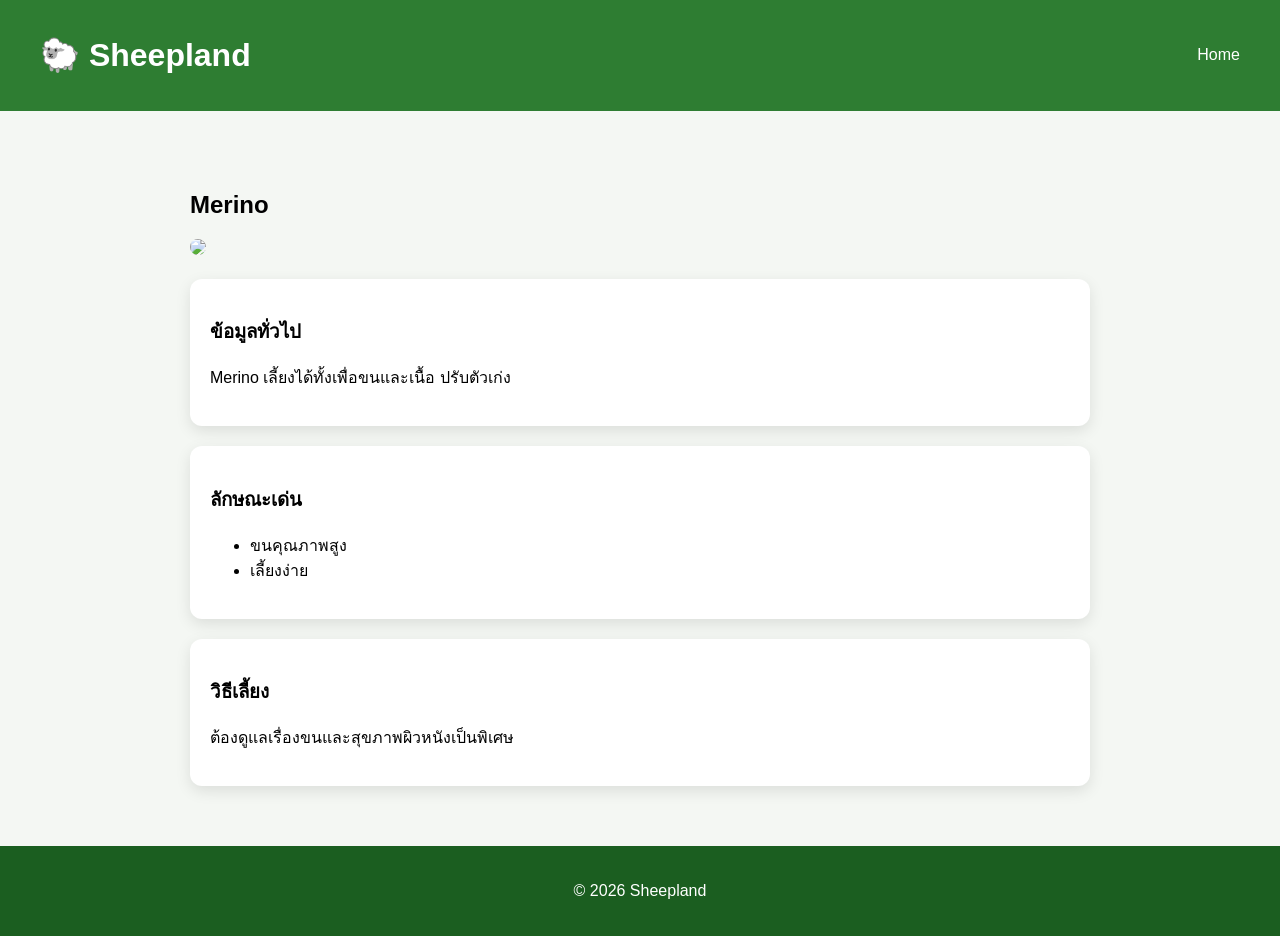
==== merino.html @ 26e17f70 "first commit" ====
<!DOCTYPE html>
<html lang="th">
<head>
    <meta charset="UTF-8">
    <title>Merino - Sheepland</title>
    <link rel="stylesheet" href="sheep.css">
</head>
<body>

<header>
    <h1>🐑 Sheepland</h1>
    <nav>
        <a href="index.html">Home</a>
    </nav>
</header>

<section class="detail">
    <h2>Merino</h2>
    <img src="images/merino.jpg" class="detail-img">

    <div class="detail-card">
        <h3>ข้อมูลทั่วไป</h3>
        <p>Merino เลี้ยงได้ทั้งเพื่อขนและเนื้อ ปรับตัวเก่ง</p>
    </div>

    <div class="detail-card">
        <h3>ลักษณะเด่น</h3>
        <ul>
            <li>ขนคุณภาพสูง</li>
            <li>เลี้ยงง่าย</li>
        </ul>
    </div>

    <div class="detail-card">
        <h3>วิธีเลี้ยง</h3>
        <p>ต้องดูแลเรื่องขนและสุขภาพผิวหนังเป็นพิเศษ</p>
    </div>
</section>

<footer>
    <p>© 2026 Sheepland</p>
</footer>

</body>
</html>
---- sheep.css ----
body {
    margin: 0;
    font-family: Arial, sans-serif;
    background: #f4f7f3;
}

header {
    background: #2e7d32;
    color: white;
    padding: 15px 40px;
    display: flex;
    justify-content: space-between;
    align-items: center;
}

nav a {
    color: white;
    margin-left: 20px;
    text-decoration: none;
}

nav a:hover {
    text-decoration: underline;
}

.hero {
    text-align: center;
    padding: 80px 20px;
    background: linear-gradient(to right, #81c784, #66bb6a);
    color: white;
}

.note {
    margin-top: 10px;
    font-size: 14px;
    color: #ffe;
}

.breeds {
    padding: 60px 20px;
    text-align: center;
}

.card-container {
    display: flex;
    justify-content: center;
    gap: 30px;
    flex-wrap: wrap;
}

.card {
    background: white;
    width: 280px;
    border-radius: 12px;
    box-shadow: 0 8px 20px rgba(0,0,0,0.1);
    overflow: hidden;
    transition: 0.3s;
}

.card:hover {
    transform: translateY(-8px);
}

.card img {
    width: 100%;
    height: 200px;
    object-fit: cover;
}

.card h3 {
    margin: 15px 0 5px;
}

.card p {
    padding: 0 15px;
}

.btn {
    display: inline-block;
    margin: 15px;
    padding: 8px 15px;
    background: #2e7d32;
    color: white;
    text-decoration: none;
    border-radius: 6px;
}

.btn:hover {
    background: #1b5e20;
}

.visit, .contact {
    padding: 50px 20px;
    text-align: center;
}

form {
    max-width: 400px;
    margin: auto;
    display: flex;
    flex-direction: column;
}

form input, form textarea {
    margin: 10px 0;
    padding: 10px;
}

button {
    padding: 10px;
    background: #2e7d32;
    color: white;
    border: none;
}

button:hover {
    background: #1b5e20;
}

footer {
    background: #1b5e20;
    color: white;
    text-align: center;
    padding: 20px;
}

/* Detail Page */
.detail {
    max-width: 900px;
    margin: 40px auto;
    padding: 20px;
}

.detail-img {
    width: 100%;
    border-radius: 12px;
}

.detail-card {
    background: white;
    padding: 20px;
    margin-top: 20px;
    border-radius: 12px;
    box-shadow: 0 5px 15px rgba(0,0,0,0.1);
}

/* Responsive */
@media (max-width: 768px) {
    .card-container {
        flex-direction: column;
        align-items: center;
    }
}
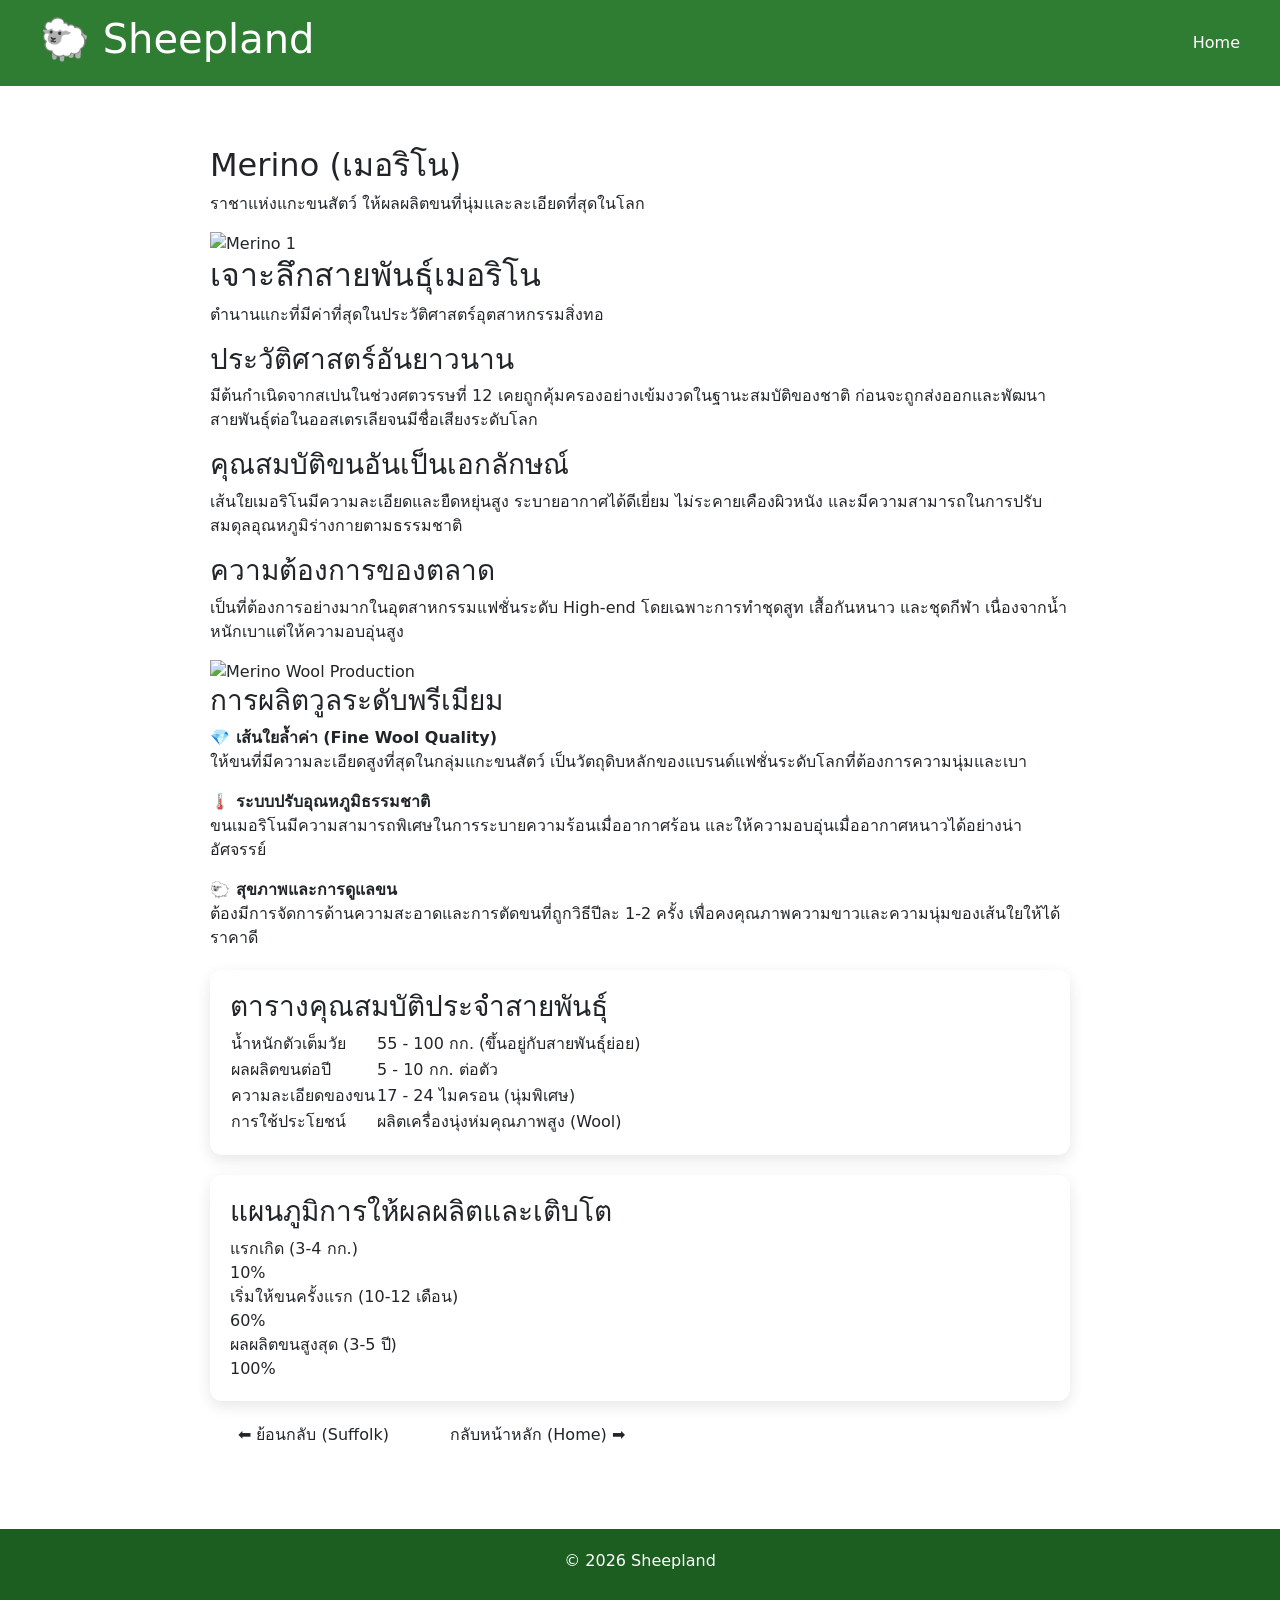
==== commit df18484f: "1" ====
--- a/merino.html
+++ b/merino.html
@@ -4,42 +4,125 @@
     <meta charset="UTF-8">
     <title>Merino - Sheepland</title>
     <link rel="stylesheet" href="sheep.css">
+    <link href="https://cdn.jsdelivr.net/npm/bootstrap@5.3.0/dist/css/bootstrap.min.css" rel="stylesheet">
 </head>
 <body>
 
 <header>
     <h1>🐑 Sheepland</h1>
     <nav>
-        <a href="index.html">Home</a>
+        <a href="sheep.html">Home</a>
     </nav>
 </header>
 
 <section class="detail">
-    <h2>Merino</h2>
-    <img src="images/merino.jpg" class="detail-img">
+    <h2>Merino (เมอริโน)</h2>
+    <p>ราชาแห่งแกะขนสัตว์ ให้ผลผลิตขนที่นุ่มและละเอียดที่สุดในโลก</p>
+
+    <div id="carouselExampleIndicators" class="carousel slide carousel-fade" data-bs-ride="carousel">
+        <div class="carousel-indicators">
+            <button type="button" data-bs-target="#carouselExampleIndicators" data-bs-slide-to="0" class="active"></button>
+            <button type="button" data-bs-target="#carouselExampleIndicators" data-bs-slide-to="1"></button>
+            <button type="button" data-bs-target="#carouselExampleIndicators" data-bs-slide-to="2"></button>
+            <button type="button" data-bs-target="#carouselExampleIndicators" data-bs-slide-to="3"></button>
+        </div>
+        <div class="carousel-inner">
+    <div class="carousel-item active" data-bs-interval="3000">
+        <img src="https://images.unsplash.com/photo-1601625228883-b46d0ab744f3?w=600&auto=format&fit=crop&q=60&ixlib=rb-4.1.0&ixid=M3wxMjA3fDB8MHxzZWFyY2h8M3x8TWVyaW5vfGVufDB8fDB8fHww" class="d-block w-100" alt="Merino 1">
+    </div>
+    <div class="carousel-item" data-bs-interval="3000">
+        <img src="https://images.unsplash.com/photo-1676600869821-6c1623a4fbfd?w=600&auto=format&fit=crop&q=60&ixlib=rb-4.1.0&ixid=M3wxMjA3fDB8MHxzZWFyY2h8NHx8TWVyaW5vfGVufDB8fDB8fHww" class="d-block w-100" alt="Merino 2">
+    </div>
+    <div class="carousel-item" data-bs-interval="3000">
+        <img src="https://images.unsplash.com/photo-1528728376106-25b06e441249?w=600&auto=format&fit=crop&q=60&ixlib=rb-4.1.0&ixid=M3wxMjA3fDB8MHxwaG90by1yZWxhdGVkfDV8fHxlbnwwfHx8fHw%3D" class="d-block w-100" alt="Merino 3">
+    </div>
+    <div class="carousel-item" data-bs-interval="3000">
+        <img src="https://media.istockphoto.com/id/1290907260/photo/flock-of-sheep.webp?a=1&b=1&s=612x612&w=0&k=20&c=BNYJRRfcwifk4gpKjSdWb69D6kvDhyTEHBNrTQX1ZBs=" class="d-block w-100" alt="Merino 4">
+    </div>
+</div>
+    </div>
+
+    <div class="bg-gray">
+        <div class="solution">
+            <div class="solution-header">
+                <h2>เจาะลึกสายพันธุ์เมอริโน</h2>
+                <p>ตำนานแกะที่มีค่าที่สุดในประวัติศาสตร์อุตสาหกรรมสิ่งทอ</p>
+            </div>
+            <div class="solution-content">
+                <div class="item">
+                    <h3>ประวัติศาสตร์อันยาวนาน</h3>
+                    <p>มีต้นกำเนิดจากสเปนในช่วงศตวรรษที่ 12 เคยถูกคุ้มครองอย่างเข้มงวดในฐานะสมบัติของชาติ ก่อนจะถูกส่งออกและพัฒนาสายพันธุ์ต่อในออสเตรเลียจนมีชื่อเสียงระดับโลก</p>
+                </div>
+                <div class="item">
+                    <h3>คุณสมบัติขนอันเป็นเอกลักษณ์</h3>
+                    <p>เส้นใยเมอริโนมีความละเอียดและยืดหยุ่นสูง ระบายอากาศได้ดีเยี่ยม ไม่ระคายเคืองผิวหนัง และมีความสามารถในการปรับสมดุลอุณหภูมิร่างกายตามธรรมชาติ</p>
+                </div>
+                <div class="item">
+                    <h3>ความต้องการของตลาด</h3>
+                    <p>เป็นที่ต้องการอย่างมากในอุตสาหกรรมแฟชั่นระดับ High-end โดยเฉพาะการทำชุดสูท เสื้อกันหนาว และชุดกีฬา เนื่องจากน้ำหนักเบาแต่ให้ความอบอุ่นสูง</p>
+                </div>
+            </div>
+        </div>
+    </div>
+
+    <div class="feature-section">
+    <div class="feature-image">
+        <!-- ต้องการให้รูปภาพอยู่ด้านซ้าย -->
+        <img src="https://encrypted-tbn0.gstatic.com/images?q=tbn:ANd9GcR4pvIwyPoy89-4wCXWT-sROTwMcF_XSElARCiQ7ydOcby8Mfh0UdbxYr_2AVQxw8fn1ZLaRWyORicGprtOJ_wbJqy6xFGD923pwq_webs&s=10" alt="Merino Wool Production">
+    </div>
+    <div class="feature-text">
+        <!-- ต้องการให้เนื้อหาอยู่ด้านขวา -->
+        <h3>การผลิตวูลระดับพรีเมียม</h3>
+        <div class="feature-item">
+            <strong>💎 เส้นใยล้ำค่า (Fine Wool Quality)</strong>
+            <p>ให้ขนที่มีความละเอียดสูงที่สุดในกลุ่มแกะขนสัตว์ เป็นวัตถุดิบหลักของแบรนด์แฟชั่นระดับโลกที่ต้องการความนุ่มและเบา</p>
+        </div>
+        <div class="feature-item">
+            <strong>🌡️ ระบบปรับอุณหภูมิธรรมชาติ</strong>
+            <p>ขนเมอริโนมีความสามารถพิเศษในการระบายความร้อนเมื่ออากาศร้อน และให้ความอบอุ่นเมื่ออากาศหนาวได้อย่างน่าอัศจรรย์</p>
+        </div>
+        <div class="feature-item">
+            <strong>🐑 สุขภาพและการดูแลขน</strong>
+            <p>ต้องมีการจัดการด้านความสะอาดและการตัดขนที่ถูกวิธีปีละ 1-2 ครั้ง เพื่อคงคุณภาพความขาวและความนุ่มของเส้นใยให้ได้ราคาดี</p>
+        </div>
+    </div>
+</div>
 
     <div class="detail-card">
-        <h3>ข้อมูลทั่วไป</h3>
-        <p>Merino เลี้ยงได้ทั้งเพื่อขนและเนื้อ ปรับตัวเก่ง</p>
+        <h3>ตารางคุณสมบัติประจำสายพันธุ์</h3>
+        <table class="comparison-table">
+            <tr><td>น้ำหนักตัวเต็มวัย</td><td>55 - 100 กก. (ขึ้นอยู่กับสายพันธุ์ย่อย)</td></tr>
+            <tr><td>ผลผลิตขนต่อปี</td><td>5 - 10 กก. ต่อตัว</td></tr>
+            <tr><td>ความละเอียดของขน</td><td>17 - 24 ไมครอน (นุ่มพิเศษ)</td></tr>
+            <tr><td>การใช้ประโยชน์</td><td>ผลิตเครื่องนุ่งห่มคุณภาพสูง (Wool)</td></tr>
+        </table>
     </div>
 
     <div class="detail-card">
-        <h3>ลักษณะเด่น</h3>
-        <ul>
-            <li>ขนคุณภาพสูง</li>
-            <li>เลี้ยงง่าย</li>
-        </ul>
+        <h3>แผนภูมิการให้ผลผลิตและเติบโต</h3>
+        <div class="growth-item">
+            <span>แรกเกิด (3-4 กก.)</span>
+            <div class="growth-bar"><div class="growth-fill" style="width: 10%;">10%</div></div>
+        </div>
+        <div class="growth-item">
+            <span>เริ่มให้ขนครั้งแรก (10-12 เดือน)</span>
+            <div class="growth-bar"><div class="growth-fill" style="width: 60%;">60%</div></div>
+        </div>
+        <div class="growth-item">
+            <span>ผลผลิตขนสูงสุด (3-5 ปี)</span>
+            <div class="growth-bar"><div class="growth-fill" style="width: 100%;">100%</div></div>
+        </div>
     </div>
 
-    <div class="detail-card">
-        <h3>วิธีเลี้ยง</h3>
-        <p>ต้องดูแลเรื่องขนและสุขภาพผิวหนังเป็นพิเศษ</p>
+
+    <div class="nav-buttons">
+        <a href="suffolk.html" class="btn">⬅ ย้อนกลับ (Suffolk)</a>
+        <a href="sheep.html" class="btn">กลับหน้าหลัก (Home) ➡</a>
     </div>
 </section>
 
-<footer>
-    <p>© 2026 Sheepland</p>
-</footer>
+<footer><p>© 2026 Sheepland</p></footer>
 
+<script src="https://cdn.jsdelivr.net/npm/bootstrap@5.3.0/dist/js/bootstrap.bundle.min.js"></script>
 </body>
 </html>
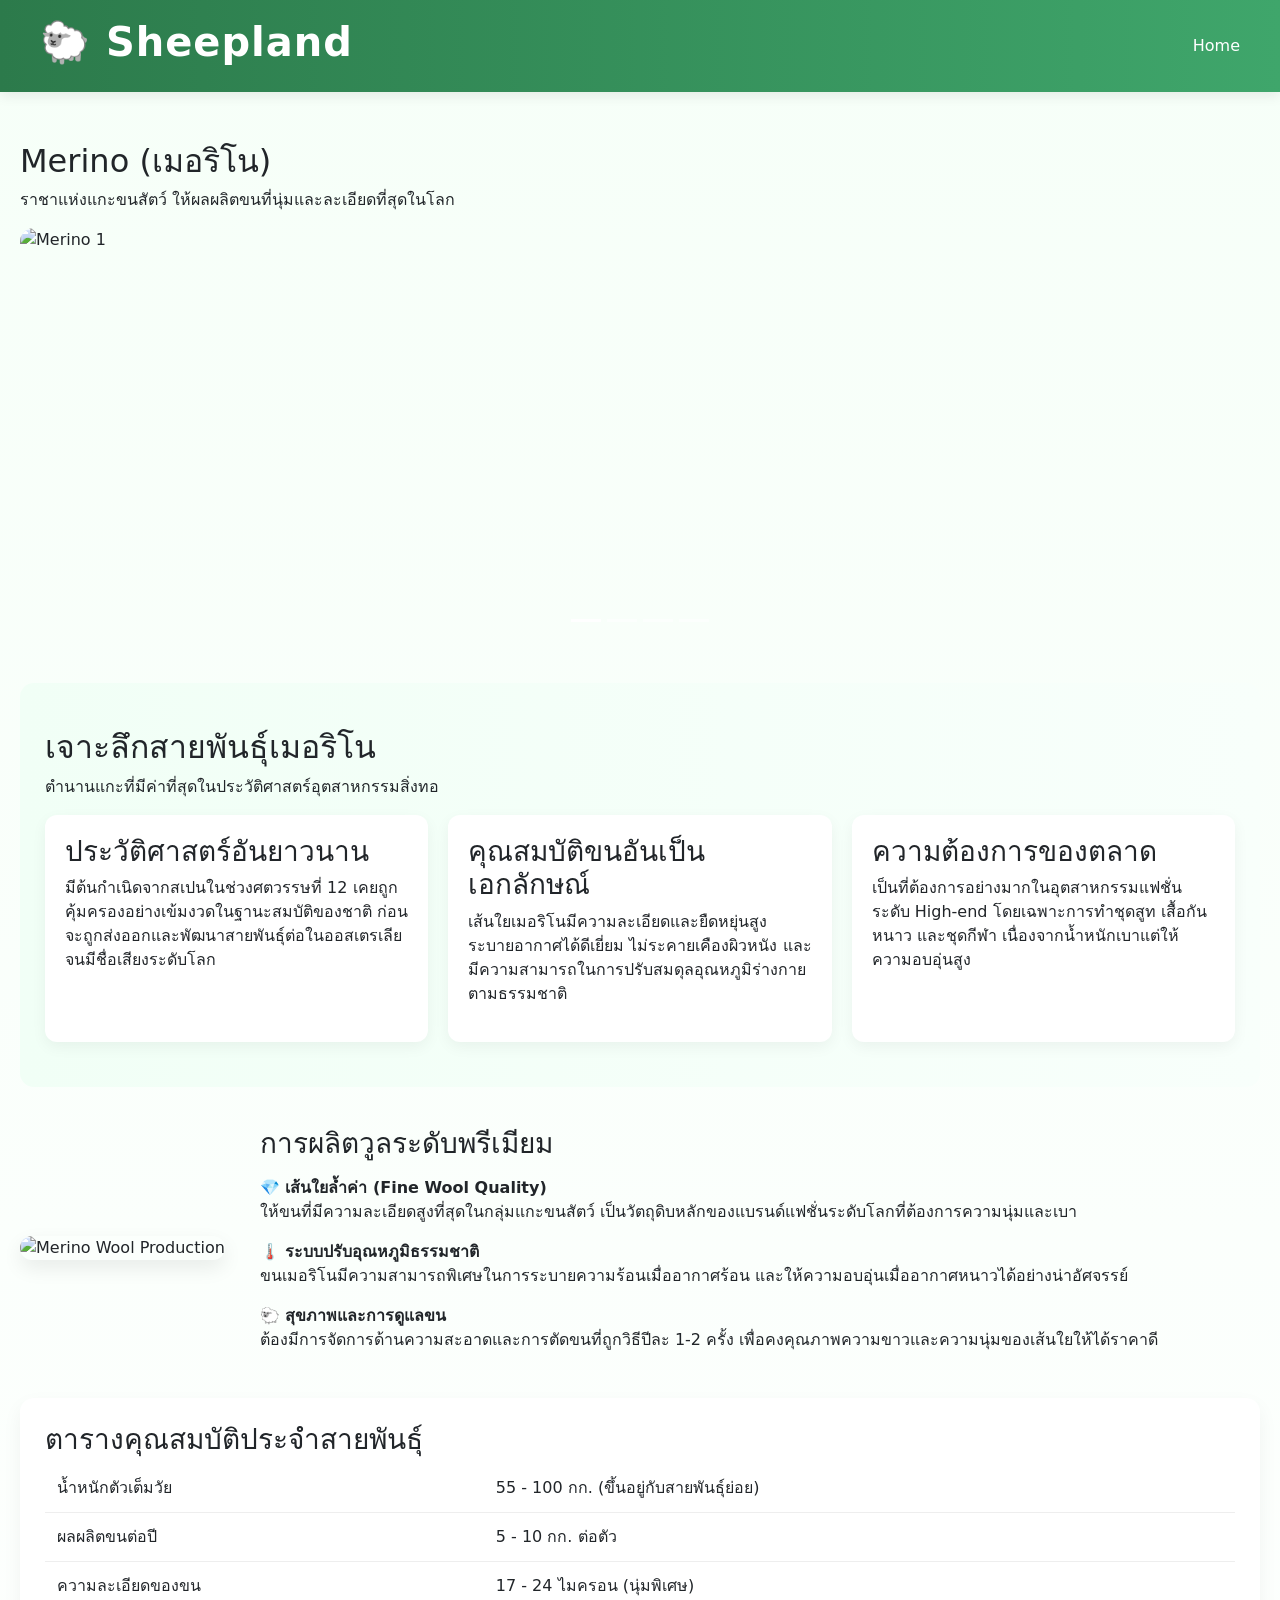
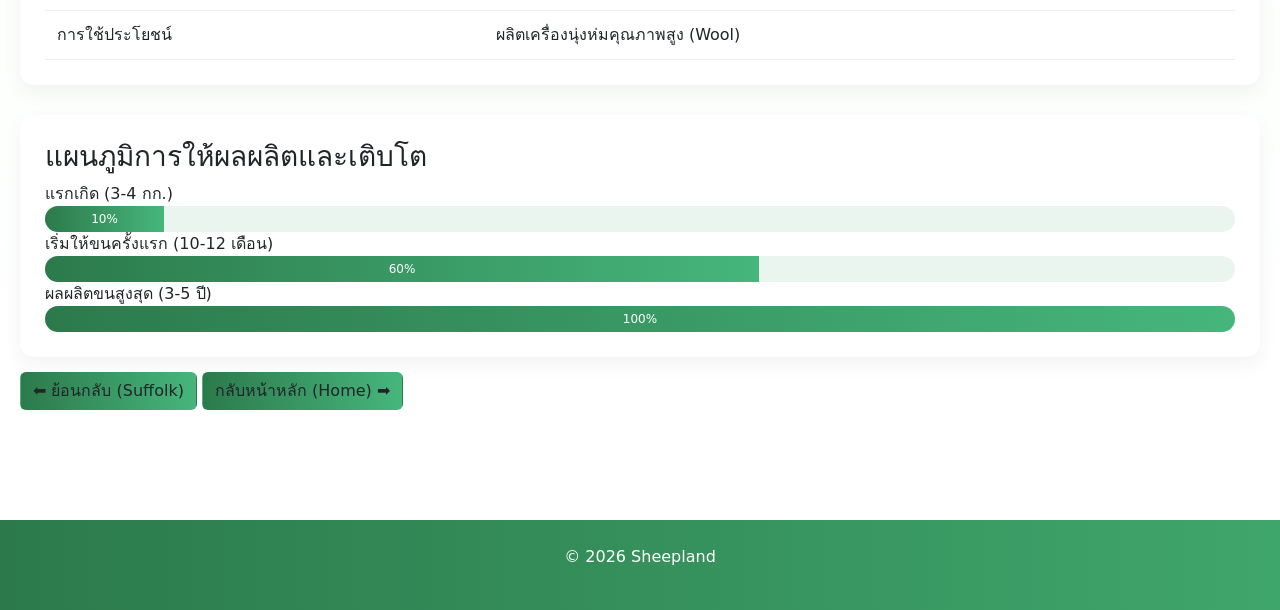
==== commit ed7c68b3: "rename file" ====
--- a/merino.html
+++ b/merino.html
@@ -11,7 +11,7 @@
 <header>
     <h1>🐑 Sheepland</h1>
     <nav>
-        <a href="sheep.html">Home</a>
+        <a href="index.html">Home</a>
     </nav>
 </header>
 
--- a/sheep.css
+++ b/sheep.css
@@ -1,43 +1,81 @@
+/* =======================
+   Google Font
+======================= */
+@import url('https://fonts.googleapis.com/css2?family=Kanit:wght@300;400;500;600&display=swap');
+
+* {
+    margin: 0;
+    padding: 0;
+    box-sizing: border-box;
+}
+
 body {
-    margin: 0;
-    font-family: Arial, sans-serif;
-    background: #f4f7f3;
-}
-
+    font-family: "Kanit", sans-serif;
+    background: linear-gradient(to bottom, #f6fff8, #ffffff);
+    color: #2f2f2f;
+}
+
+/* =======================
+   Header
+======================= */
 header {
-    background: #2e7d32;
-    color: white;
-    padding: 15px 40px;
+    background: linear-gradient(90deg, #2c7a4b, #3fa66b);
+    color: white;
+    padding: 18px 40px;
     display: flex;
     justify-content: space-between;
     align-items: center;
+    box-shadow: 0 4px 12px rgba(0,0,0,0.08);
+}
+
+header h1 {
+    font-weight: 600;
+    letter-spacing: 1px;
 }
 
 nav a {
     color: white;
+    text-decoration: none;
     margin-left: 20px;
-    text-decoration: none;
+    font-weight: 500;
+    transition: 0.2s;
 }
 
 nav a:hover {
-    text-decoration: underline;
-}
-
+    opacity: 0.8;
+}
+
+/* =======================
+   Hero
+======================= */
 .hero {
     text-align: center;
-    padding: 80px 20px;
-    background: linear-gradient(to right, #81c784, #66bb6a);
-    color: white;
+    padding: 50px 20px;
+}
+
+.hero-image {
+    width: 100%;
+    max-height: 420px;
+    object-fit: cover;
+    border-radius: 14px;
+    box-shadow: 0 8px 25px rgba(0,0,0,0.12);
+}
+
+.hero h2 {
+    margin-top: 20px;
+    font-weight: 600;
 }
 
 .note {
     margin-top: 10px;
-    font-size: 14px;
-    color: #ffe;
-}
-
+    color: #888;
+}
+
+/* =======================
+   Cards
+======================= */
 .breeds {
-    padding: 60px 20px;
+    padding: 50px 20px;
     text-align: center;
 }
 
@@ -46,108 +84,223 @@
     justify-content: center;
     gap: 30px;
     flex-wrap: wrap;
+    margin-top: 25px;
 }
 
 .card {
     background: white;
+    border-radius: 16px;
     width: 280px;
-    border-radius: 12px;
-    box-shadow: 0 8px 20px rgba(0,0,0,0.1);
+    box-shadow: 0 10px 25px rgba(0,0,0,0.08);
+    transition: 0.3s;
     overflow: hidden;
-    transition: 0.3s;
 }
 
 .card:hover {
     transform: translateY(-8px);
+    box-shadow: 0 15px 35px rgba(0,0,0,0.12);
 }
 
 .card img {
     width: 100%;
-    height: 200px;
+    height: 210px;
     object-fit: cover;
 }
 
 .card h3 {
-    margin: 15px 0 5px;
+    margin-top: 15px;
 }
 
 .card p {
     padding: 0 15px;
 }
 
+/* =======================
+   Buttons
+======================= */
 .btn {
     display: inline-block;
-    margin: 15px;
-    padding: 8px 15px;
-    background: #2e7d32;
+    margin: 15px 0 20px;
+    padding: 9px 18px;
+    background: linear-gradient(90deg, #2c7a4b, #46b67c);
     color: white;
     text-decoration: none;
-    border-radius: 6px;
+    border-radius: 30px;
+    font-size: 14px;
+    transition: 0.2s;
 }
 
 .btn:hover {
-    background: #1b5e20;
-}
-
+    transform: scale(1.05);
+}
+
+/* =======================
+   Sections
+======================= */
 .visit, .contact {
     padding: 50px 20px;
     text-align: center;
-}
-
-form {
-    max-width: 400px;
+    background: #ffffff;
+    margin-top: 20px;
+}
+
+.contact form {
+    max-width: 600px;
+    margin: 20px auto;
+}
+
+.contact form {
+    max-width: 500px;
     margin: auto;
+    text-align: left;
+}
+
+.contact input,
+.contact textarea {
+    width: 100%;
+    padding: 11px;
+    margin-top: 6px;
+    border-radius: 8px;
+    border: 1px solid #ddd;
+}
+
+.contact button {
+    margin-top: 15px;
+    padding: 12px;
+    width: 100%;
+    border: none;
+    background: linear-gradient(90deg, #2c7a4b, #46b67c);
+    color: white;
+    border-radius: 8px;
+}
+
+/* =======================
+   Detail
+======================= */
+.detail {
+    padding: 50px 20px;
+}
+
+.carousel img {
+    height: 420px;
+    object-fit: cover;
+    border-radius: 14px;
+}
+
+/* =======================
+   Gray Section
+======================= */
+.bg-gray {
+    background: linear-gradient(to right, #f1fff6, #f8fffb);
+    padding: 45px 25px;
+    margin-top: 35px;
+    border-radius: 14px;
+}
+
+.solution-content {
     display: flex;
-    flex-direction: column;
-}
-
-form input, form textarea {
-    margin: 10px 0;
-    padding: 10px;
-}
-
-button {
-    padding: 10px;
-    background: #2e7d32;
-    color: white;
-    border: none;
-}
-
-button:hover {
-    background: #1b5e20;
-}
-
-footer {
-    background: #1b5e20;
-    color: white;
-    text-align: center;
+    gap: 20px;
+    flex-wrap: wrap;
+}
+
+.item {
+    flex: 1;
+    min-width: 250px;
+    background: white;
     padding: 20px;
-}
-
-/* Detail Page */
-.detail {
-    max-width: 900px;
-    margin: 40px auto;
-    padding: 20px;
-}
-
-.detail-img {
-    width: 100%;
     border-radius: 12px;
-}
-
+    box-shadow: 0 5px 15px rgba(0,0,0,0.05);
+}
+
+/* =======================
+   Feature
+======================= */
+.feature-section {
+    display: flex;
+    gap: 35px;
+    align-items: center;
+    margin-top: 40px;
+    flex-wrap: wrap;
+}
+
+.feature-image img {
+    width: 420px;
+    max-width: 100%;
+    border-radius: 14px;
+    box-shadow: 0 8px 20px rgba(0,0,0,0.08);
+}
+
+.feature-text {
+    flex: 1;
+}
+
+.feature-item {
+    margin-top: 15px;
+}
+
+/* =======================
+   Detail Card
+======================= */
 .detail-card {
     background: white;
-    padding: 20px;
-    margin-top: 20px;
-    border-radius: 12px;
-    box-shadow: 0 5px 15px rgba(0,0,0,0.1);
-}
-
-/* Responsive */
+    padding: 25px;
+    margin-top: 30px;
+    border-radius: 14px;
+    box-shadow: 0 8px 20px rgba(0,0,0,0.05);
+}
+
+/* =======================
+   Table
+======================= */
+.comparison-table {
+    width: 100%;
+    border-collapse: collapse;
+}
+
+.comparison-table td {
+    border-bottom: 1px solid #eee;
+    padding: 12px;
+}
+
+/* =======================
+   Growth Bar
+======================= */
+.growth-bar {
+    background: #e9f5ee;
+    height: 26px;
+    border-radius: 30px;
+    overflow: hidden;
+}
+
+.growth-fill {
+    background: linear-gradient(90deg, #2c7a4b, #46b67c);
+    height: 100%;
+    color: white;
+    text-align: center;
+    line-height: 26px;
+    font-size: 12px;
+}
+
+/* =======================
+   Footer
+======================= */
+footer {
+    text-align: center;
+    padding: 25px;
+    margin-top: 40px;
+    background: linear-gradient(90deg, #2c7a4b, #3fa66b);
+    color: white;
+}
+
+/* =======================
+   Responsive
+======================= */
 @media (max-width: 768px) {
-    .card-container {
+    header {
         flex-direction: column;
-        align-items: center;
     }
-}+
+    .feature-section {
+        flex-direction: column;
+    }
+}
